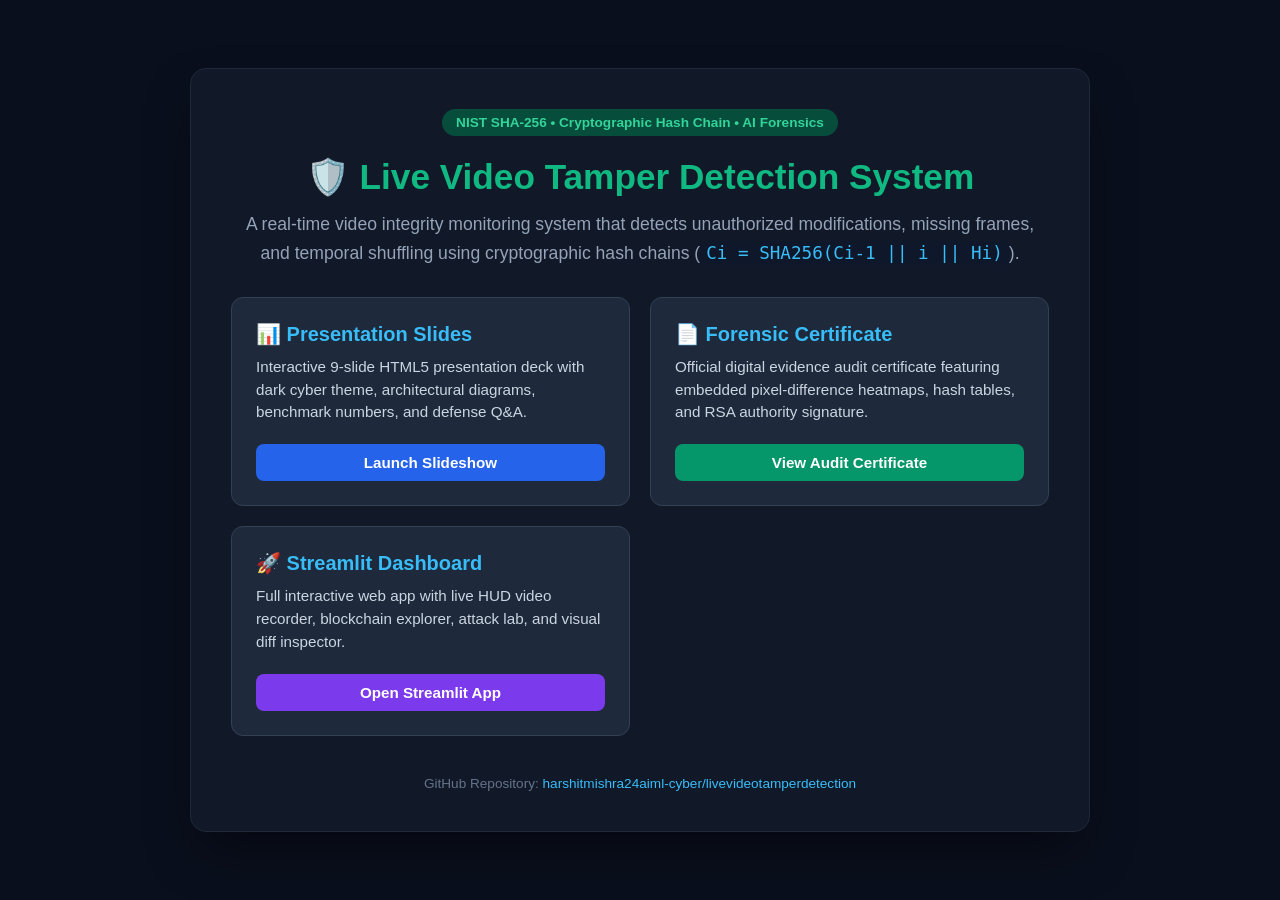
==== index.html @ a2b7787f "feat: Live Video Tamper Detection System using SHA-256 Hash Chain with Streamlit Dashboard, Live Sen" ====
<!DOCTYPE html>
<html lang="en">
<head>
    <meta charset="UTF-8">
    <meta name="viewport" content="width=device-width, initial-scale=1.0">
    <title>Live Video Tamper Detection System | Cryptographic Forensics</title>
    <style>
        * { margin: 0; padding: 0; box-sizing: border-box; }
        body {
            font-family: 'Segoe UI', Tahoma, Geneva, Verdana, sans-serif;
            background: #0a0f1d;
            color: #f8fafc;
            min-height: 100vh;
            display: flex;
            flex-direction: column;
            justify-content: center;
            align-items: center;
            padding: 20px;
        }
        .container {
            max-width: 900px;
            width: 100%;
            background: #111827;
            border: 1px solid #1f2937;
            border-radius: 16px;
            padding: 40px;
            box-shadow: 0 25px 50px -12px rgba(0, 0, 0, 0.5);
            text-align: center;
        }
        .badge {
            background: #064e3b;
            color: #34d399;
            padding: 6px 14px;
            border-radius: 20px;
            font-size: 0.85rem;
            font-weight: bold;
            display: inline-block;
            margin-bottom: 20px;
        }
        h1 {
            font-size: 2.2rem;
            color: #10b981;
            margin-bottom: 12px;
        }
        p.subtitle {
            font-size: 1.1rem;
            color: #94a3b8;
            margin-bottom: 30px;
            line-height: 1.6;
        }
        .grid {
            display: grid;
            grid-template-columns: repeat(auto-fit, minmax(260px, 1fr));
            gap: 20px;
            margin-top: 20px;
            text-align: left;
        }
        .card {
            background: #1e293b;
            border: 1px solid #334155;
            border-radius: 12px;
            padding: 24px;
            transition: transform 0.2s, border-color 0.2s;
            display: flex;
            flex-direction: column;
            justify-content: space-between;
        }
        .card:hover {
            transform: translateY(-4px);
            border-color: #10b981;
        }
        .card h3 {
            color: #38bdf8;
            font-size: 1.25rem;
            margin-bottom: 10px;
        }
        .card p {
            color: #cbd5e1;
            font-size: 0.95rem;
            line-height: 1.5;
            margin-bottom: 20px;
        }
        .btn {
            display: inline-block;
            text-align: center;
            background: #2563eb;
            color: #ffffff;
            text-decoration: none;
            padding: 10px 18px;
            border-radius: 8px;
            font-weight: 600;
            font-size: 0.95rem;
            transition: background 0.2s;
        }
        .btn:hover {
            background: #1d4ed8;
        }
        .btn-green {
            background: #059669;
        }
        .btn-green:hover {
            background: #047857;
        }
        .btn-purple {
            background: #7c3aed;
        }
        .btn-purple:hover {
            background: #6d28d9;
        }
        .footer {
            margin-top: 40px;
            color: #64748b;
            font-size: 0.85rem;
        }
        code {
            background: #0f172a;
            color: #38bdf8;
            padding: 2px 6px;
            border-radius: 4px;
            font-family: monospace;
        }
    </style>
</head>
<body>
    <div class="container">
        <span class="badge">NIST SHA-256 • Cryptographic Hash Chain • AI Forensics</span>
        <h1>🛡️ Live Video Tamper Detection System</h1>
        <p class="subtitle">
            A real-time video integrity monitoring system that detects unauthorized modifications, missing frames, and temporal shuffling using cryptographic hash chains (<code>Ci = SHA256(Ci-1 || i || Hi)</code>).
        </p>

        <div class="grid">
            <div class="card">
                <div>
                    <h3>📊 Presentation Slides</h3>
                    <p>Interactive 9-slide HTML5 presentation deck with dark cyber theme, architectural diagrams, benchmark numbers, and defense Q&A.</p>
                </div>
                <a href="presentation_slides.html" class="btn">Launch Slideshow</a>
            </div>

            <div class="card">
                <div>
                    <h3>📄 Forensic Certificate</h3>
                    <p>Official digital evidence audit certificate featuring embedded pixel-difference heatmaps, hash tables, and RSA authority signature.</p>
                </div>
                <a href="forensic_audit_certificate.html" class="btn btn-green">View Audit Certificate</a>
            </div>

            <div class="card">
                <div>
                    <h3>🚀 Streamlit Dashboard</h3>
                    <p>Full interactive web app with live HUD video recorder, blockchain explorer, attack lab, and visual diff inspector.</p>
                </div>
                <a href="https://livevideotamperdetection.streamlit.app" target="_blank" class="btn btn-purple">Open Streamlit App</a>
            </div>
        </div>

        <div class="footer">
            <p>GitHub Repository: <a href="https://github.com/harshitmishra24aiml-cyber/livevideotamperdetection" style="color: #38bdf8; text-decoration: none;">harshitmishra24aiml-cyber/livevideotamperdetection</a></p>
        </div>
    </div>
</body>
</html>
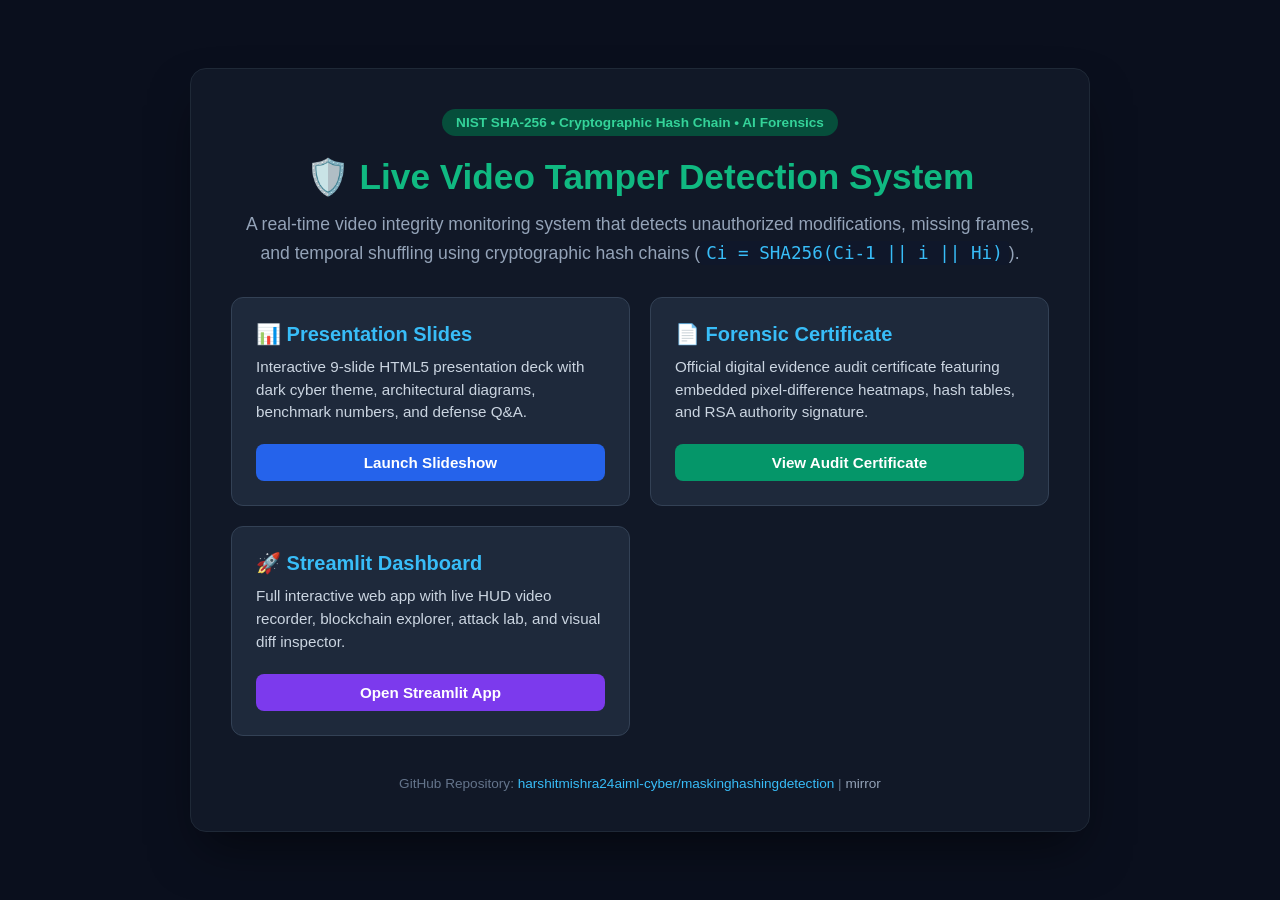
==== commit 05b463bb: "feat: Real-time Live Camera Masking and SHA-256 Hashing Detection Sentinel" ====
--- a/index.html
+++ b/index.html
@@ -156,7 +156,7 @@
         </div>
 
         <div class="footer">
-            <p>GitHub Repository: <a href="https://github.com/harshitmishra24aiml-cyber/livevideotamperdetection" style="color: #38bdf8; text-decoration: none;">harshitmishra24aiml-cyber/livevideotamperdetection</a></p>
+            <p>GitHub Repository: <a href="https://github.com/harshitmishra24aiml-cyber/maskinghashingdetection" style="color: #38bdf8; text-decoration: none;">harshitmishra24aiml-cyber/maskinghashingdetection</a> | <a href="https://github.com/harshitmishra24aiml-cyber/livevideotamperdetection" style="color: #94a3b8; text-decoration: none;">mirror</a></p>
         </div>
     </div>
 </body>
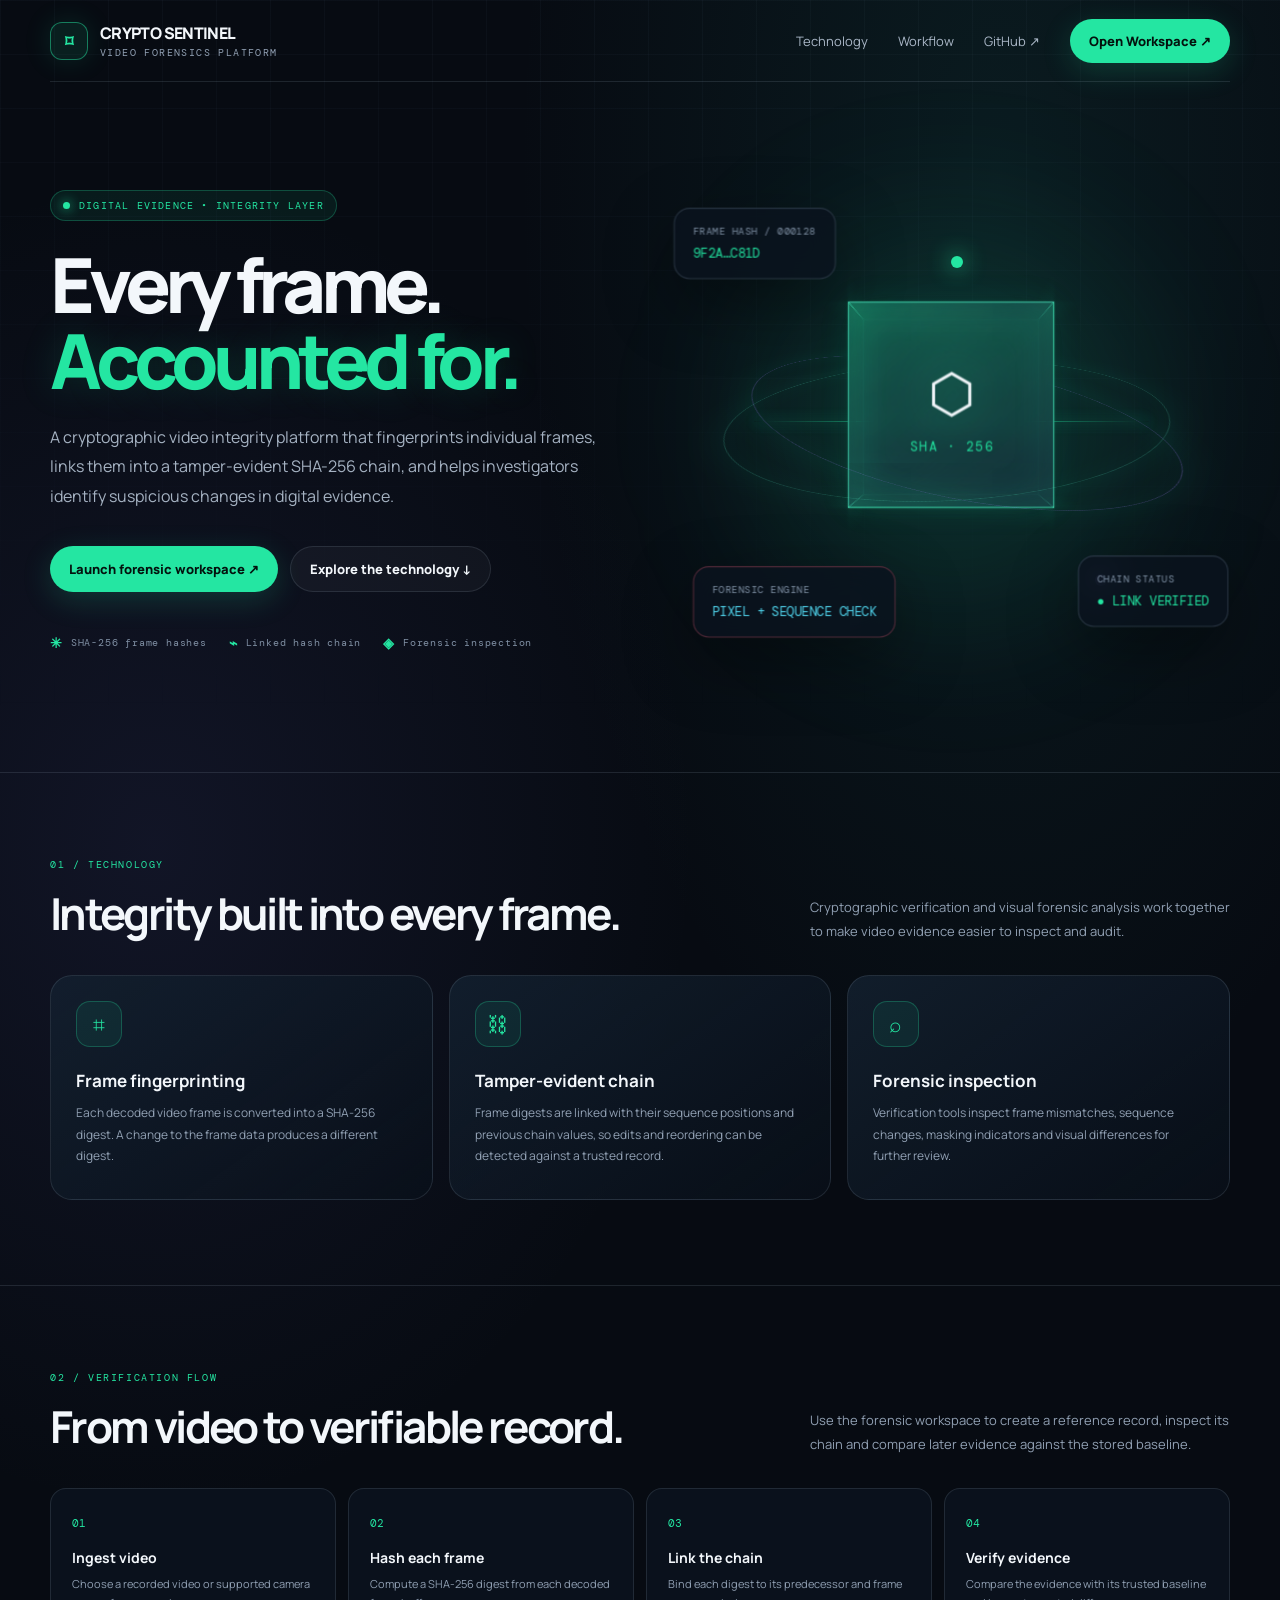
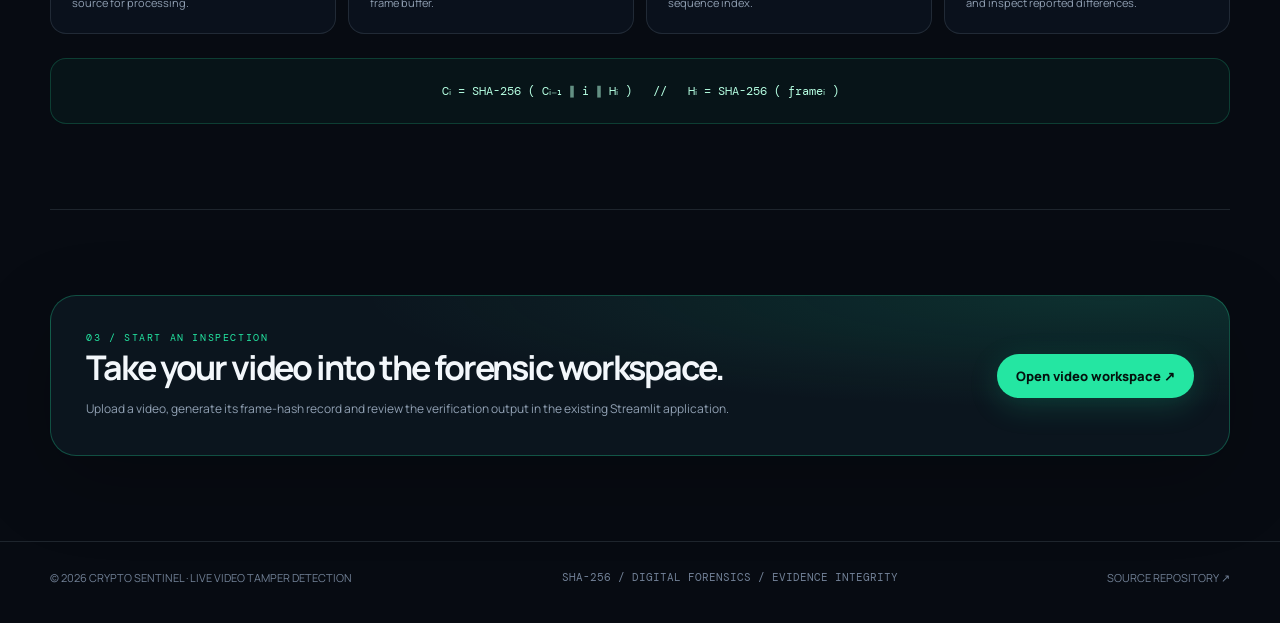
==== commit 9ec2eada: "Redesign project website with immersive 3D cyber forensics effects" ====
--- a/index.html
+++ b/index.html
@@ -1,163 +1,91 @@
 <!DOCTYPE html>
 <html lang="en">
 <head>
-    <meta charset="UTF-8">
-    <meta name="viewport" content="width=device-width, initial-scale=1.0">
-    <title>Live Video Tamper Detection System | Cryptographic Forensics</title>
-    <style>
-        * { margin: 0; padding: 0; box-sizing: border-box; }
-        body {
-            font-family: 'Segoe UI', Tahoma, Geneva, Verdana, sans-serif;
-            background: #0a0f1d;
-            color: #f8fafc;
-            min-height: 100vh;
-            display: flex;
-            flex-direction: column;
-            justify-content: center;
-            align-items: center;
-            padding: 20px;
-        }
-        .container {
-            max-width: 900px;
-            width: 100%;
-            background: #111827;
-            border: 1px solid #1f2937;
-            border-radius: 16px;
-            padding: 40px;
-            box-shadow: 0 25px 50px -12px rgba(0, 0, 0, 0.5);
-            text-align: center;
-        }
-        .badge {
-            background: #064e3b;
-            color: #34d399;
-            padding: 6px 14px;
-            border-radius: 20px;
-            font-size: 0.85rem;
-            font-weight: bold;
-            display: inline-block;
-            margin-bottom: 20px;
-        }
-        h1 {
-            font-size: 2.2rem;
-            color: #10b981;
-            margin-bottom: 12px;
-        }
-        p.subtitle {
-            font-size: 1.1rem;
-            color: #94a3b8;
-            margin-bottom: 30px;
-            line-height: 1.6;
-        }
-        .grid {
-            display: grid;
-            grid-template-columns: repeat(auto-fit, minmax(260px, 1fr));
-            gap: 20px;
-            margin-top: 20px;
-            text-align: left;
-        }
-        .card {
-            background: #1e293b;
-            border: 1px solid #334155;
-            border-radius: 12px;
-            padding: 24px;
-            transition: transform 0.2s, border-color 0.2s;
-            display: flex;
-            flex-direction: column;
-            justify-content: space-between;
-        }
-        .card:hover {
-            transform: translateY(-4px);
-            border-color: #10b981;
-        }
-        .card h3 {
-            color: #38bdf8;
-            font-size: 1.25rem;
-            margin-bottom: 10px;
-        }
-        .card p {
-            color: #cbd5e1;
-            font-size: 0.95rem;
-            line-height: 1.5;
-            margin-bottom: 20px;
-        }
-        .btn {
-            display: inline-block;
-            text-align: center;
-            background: #2563eb;
-            color: #ffffff;
-            text-decoration: none;
-            padding: 10px 18px;
-            border-radius: 8px;
-            font-weight: 600;
-            font-size: 0.95rem;
-            transition: background 0.2s;
-        }
-        .btn:hover {
-            background: #1d4ed8;
-        }
-        .btn-green {
-            background: #059669;
-        }
-        .btn-green:hover {
-            background: #047857;
-        }
-        .btn-purple {
-            background: #7c3aed;
-        }
-        .btn-purple:hover {
-            background: #6d28d9;
-        }
-        .footer {
-            margin-top: 40px;
-            color: #64748b;
-            font-size: 0.85rem;
-        }
-        code {
-            background: #0f172a;
-            color: #38bdf8;
-            padding: 2px 6px;
-            border-radius: 4px;
-            font-family: monospace;
-        }
-    </style>
+<meta charset="UTF-8"><meta name="viewport" content="width=device-width, initial-scale=1.0">
+<meta name="theme-color" content="#070b12"><meta name="description" content="Crypto Sentinel — SHA-256 video integrity, tamper-evident hash chains and digital video forensics.">
+<title>Crypto Sentinel — Video Integrity, Verified</title>
+<link rel="preconnect" href="https://fonts.googleapis.com"><link rel="preconnect" href="https://fonts.gstatic.com" crossorigin>
+<link href="https://fonts.googleapis.com/css2?family=DM+Mono:wght@400;500&family=Manrope:wght@400;500;600;700;800&display=swap" rel="stylesheet">
+<style>
+:root{--bg:#070b12;--line:rgba(148,163,184,.17);--text:#f3f7fb;--muted:#91a0b3;--green:#24e6a2;--cyan:#52d7ef;--violet:#9c8cff;--radius:22px}
+*{box-sizing:border-box;margin:0;padding:0}html{scroll-behavior:smooth}body{min-height:100vh;overflow-x:hidden;color:var(--text);background:radial-gradient(ellipse at 78% 8%,rgba(27,112,105,.16),transparent 34%),radial-gradient(ellipse at 12% 38%,rgba(78,77,155,.15),transparent 34%),var(--bg);font-family:Manrope,sans-serif}
+body:before{content:"";position:fixed;inset:0;pointer-events:none;z-index:-1;background-image:linear-gradient(rgba(130,160,190,.045) 1px,transparent 1px),linear-gradient(90deg,rgba(130,160,190,.045) 1px,transparent 1px);background-size:54px 54px;mask-image:linear-gradient(to bottom,#000,transparent 82%)}
+a{color:inherit;text-decoration:none}.shell{width:min(1180px,calc(100% - 48px));margin:auto}
+.nav{height:82px;display:flex;align-items:center;justify-content:space-between;border-bottom:1px solid var(--line)}
+.brand{display:flex;align-items:center;gap:12px;font-weight:800;letter-spacing:-.04em}.brand-mark{width:38px;height:38px;border:1px solid rgba(36,230,162,.48);border-radius:12px;display:grid;place-items:center;color:var(--green);background:rgba(36,230,162,.09);box-shadow:0 0 28px rgba(36,230,162,.13)}.brand small{display:block;color:var(--muted);font:10px 'DM Mono',monospace;letter-spacing:.14em;margin-top:2px}
+.nav-links{display:flex;align-items:center;gap:30px;color:#aab7c7;font-size:13px}.nav-links a:hover{color:var(--green)}
+.nav-cta,.button{display:inline-flex;align-items:center;justify-content:center;gap:10px;border-radius:999px;padding:13px 19px;font-size:13px;font-weight:800;transition:transform .25s,box-shadow .25s}
+.nav-cta,.button.primary{color:#04120e;background:var(--green);box-shadow:0 8px 30px rgba(36,230,162,.18)}.nav-cta:hover,.button:hover{transform:translateY(-3px);box-shadow:0 14px 38px rgba(36,230,162,.22)}.button.secondary{border:1px solid var(--line);color:var(--text);background:rgba(255,255,255,.035)}
+.hero{min-height:690px;display:grid;grid-template-columns:1.03fr .97fr;align-items:center;gap:30px;padding:76px 0 88px}
+.eyebrow{display:inline-flex;align-items:center;gap:9px;border:1px solid rgba(36,230,162,.25);color:var(--green);background:rgba(36,230,162,.07);border-radius:999px;padding:8px 12px;font:10px 'DM Mono',monospace;letter-spacing:.12em}
+.pulse{width:7px;height:7px;border-radius:50%;background:var(--green);box-shadow:0 0 12px var(--green);animation:pulse 1.8s infinite}
+h1{margin-top:26px;max-width:680px;font-size:clamp(46px,6vw,76px);line-height:.99;letter-spacing:-.075em;font-weight:800}h1 span{color:var(--green);text-shadow:0 0 38px rgba(36,230,162,.18)}
+.lead{max-width:560px;margin-top:25px;color:#a5b2c2;font-size:16px;line-height:1.85}.hero-actions{display:flex;flex-wrap:wrap;gap:12px;margin-top:34px}
+.trust-row{display:flex;flex-wrap:wrap;gap:22px;margin-top:42px;color:#8090a4;font:10px 'DM Mono',monospace;letter-spacing:.08em}.trust-row span{display:flex;align-items:center;gap:8px}.trust-row b{color:var(--green);font-size:14px}
+.visual-wrap{min-height:510px;display:grid;place-items:center;perspective:1200px;position:relative;isolation:isolate}.visual-wrap:before{content:"";position:absolute;width:390px;height:390px;border-radius:50%;background:rgba(24,214,157,.12);filter:blur(75px);z-index:-1}
+.scene{width:min(100%,520px);height:470px;position:relative;transform-style:preserve-3d;transition:transform .18s ease-out}
+.orbit{position:absolute;inset:55px 35px;border:1px solid rgba(77,226,190,.22);border-radius:50%;transform:rotateX(68deg) rotateZ(-18deg);box-shadow:0 0 50px rgba(36,230,162,.06),inset 0 0 40px rgba(36,230,162,.04)}.orbit.two{inset:85px 8px;transform:rotateX(68deg) rotateZ(42deg);border-color:rgba(156,140,255,.23)}
+.core-cube{position:absolute;width:190px;height:190px;top:125px;left:calc(50% - 95px);transform-style:preserve-3d;animation:float 7s ease-in-out infinite}
+.face{position:absolute;inset:0;display:grid;place-items:center;border:1px solid rgba(74,244,195,.7);background:linear-gradient(140deg,rgba(37,230,162,.19),rgba(22,40,55,.68));box-shadow:inset 0 0 40px rgba(36,230,162,.11),0 0 30px rgba(36,230,162,.09);backdrop-filter:blur(12px)}
+.face.front{transform:translateZ(95px)}.face.back{transform:rotateY(180deg) translateZ(95px)}.face.right{transform:rotateY(90deg) translateZ(95px)}.face.left{transform:rotateY(-90deg) translateZ(95px)}.face.top{transform:rotateX(90deg) translateZ(95px)}.face.bottom{transform:rotateX(-90deg) translateZ(95px)}
+.cube-inner{text-align:center;transform:translateZ(1px)}.cube-icon{font-size:50px;filter:drop-shadow(0 0 22px rgba(36,230,162,.6))}.cube-inner strong{display:block;color:var(--green);font:12px 'DM Mono',monospace;letter-spacing:.13em;margin-top:9px}
+.float-card{position:absolute;z-index:3;padding:15px 17px;border:1px solid rgba(145,169,190,.24);border-radius:15px;background:rgba(10,19,30,.82);box-shadow:0 22px 65px rgba(0,0,0,.4);backdrop-filter:blur(16px);transform:translateZ(75px)}
+.float-card small{display:block;color:#8495a9;font:9px 'DM Mono',monospace;letter-spacing:.12em}.float-card strong{display:block;margin-top:7px;font:12px 'DM Mono',monospace;color:var(--green)}
+.card-hash{top:35px;left:0;animation:drift 6s ease-in-out infinite}.card-chain{bottom:42px;right:0;animation:drift 7s ease-in-out infinite reverse}.card-alert{bottom:32px;left:18px;border-color:rgba(255,99,125,.3)}.card-alert strong{color:var(--cyan)}
+.scan-line{position:absolute;left:12%;right:12%;top:50%;height:1px;background:linear-gradient(90deg,transparent,var(--green),transparent);box-shadow:0 0 14px var(--green);animation:scan 4s ease-in-out infinite;opacity:.8}
+.node{position:absolute;width:12px;height:12px;border-radius:50%;background:var(--green);box-shadow:0 0 22px var(--green)}.n1{top:70px;left:50%}.n2{bottom:70px;right:20%;background:var(--violet);box-shadow:0 0 22px var(--violet)}
+.section{padding:85px 0;border-top:1px solid var(--line)}.section-head{display:flex;align-items:end;justify-content:space-between;gap:30px;margin-bottom:32px}
+.kicker{color:var(--green);font:10px 'DM Mono',monospace;letter-spacing:.16em}h2{margin-top:12px;font-size:clamp(30px,4vw,44px);letter-spacing:-.06em}.section-head p{max-width:420px;color:var(--muted);font-size:13px;line-height:1.8}
+.feature-grid{display:grid;grid-template-columns:repeat(3,1fr);gap:16px}.feature{min-height:225px;padding:25px;border:1px solid var(--line);border-radius:var(--radius);background:linear-gradient(145deg,rgba(19,32,47,.85),rgba(9,16,26,.7));transform-style:preserve-3d;transition:transform .25s,border-color .25s,background .25s}.feature:hover{border-color:rgba(36,230,162,.48);background:linear-gradient(145deg,rgba(20,48,53,.9),rgba(9,16,26,.8))}
+.feature-icon{width:46px;height:46px;display:grid;place-items:center;border-radius:14px;color:var(--green);border:1px solid rgba(36,230,162,.25);background:rgba(36,230,162,.08);font-size:21px;transform:translateZ(25px)}
+.feature h3{margin-top:22px;font-size:17px}.feature p{margin-top:10px;color:var(--muted);font-size:12px;line-height:1.8}
+.flow{display:grid;grid-template-columns:repeat(4,1fr);gap:12px;counter-reset:step}.flow-step{padding:21px;border:1px solid var(--line);border-radius:16px;background:rgba(12,21,33,.7)}.flow-step:before{counter-increment:step;content:"0" counter(step);color:var(--green);font:11px 'DM Mono',monospace}.flow-step h3{margin-top:16px;font-size:14px}.flow-step p{margin-top:8px;color:var(--muted);font-size:11px;line-height:1.7}
+.formula{margin-top:24px;padding:24px;border:1px solid rgba(36,230,162,.2);border-radius:16px;background:rgba(36,230,162,.045);overflow-x:auto;text-align:center;color:#b5ffe2;font:12px 'DM Mono',monospace}
+.cta{display:flex;align-items:center;justify-content:space-between;gap:28px;padding:35px;border:1px solid rgba(36,230,162,.28);border-radius:26px;background:radial-gradient(ellipse at 90% 0%,rgba(36,230,162,.13),transparent 50%),rgba(12,24,34,.85);box-shadow:0 25px 80px rgba(0,0,0,.22)}
+.cta h2{margin:0;font-size:clamp(24px,3vw,34px)}.cta p{margin-top:9px;color:var(--muted);font-size:12px;line-height:1.7}
+footer{padding:28px 0 38px;border-top:1px solid var(--line);color:#718096;font-size:11px}.footer-row{display:flex;justify-content:space-between;gap:18px;flex-wrap:wrap}.mono{font-family:'DM Mono',monospace}
+@keyframes float{0%,100%{transform:rotateX(-13deg) rotateY(24deg) translateY(0)}50%{transform:rotateX(8deg) rotateY(205deg) translateY(-16px)}}@keyframes drift{0%,100%{translate:0 0}50%{translate:0 -12px}}@keyframes pulse{50%{opacity:.4;box-shadow:0 0 2px var(--green)}}@keyframes scan{0%,100%{transform:translateY(-90px);opacity:0}40%,60%{opacity:.8}50%{transform:translateY(90px)}}
+@media(max-width:850px){.hero{grid-template-columns:1fr;padding-top:60px;gap:10px}.visual-wrap{min-height:450px}.section-head{align-items:start;flex-direction:column}.feature-grid{grid-template-columns:repeat(2,1fr)}.flow{grid-template-columns:repeat(2,1fr)}}
+@media(max-width:580px){.shell{width:min(100% - 30px,1180px)}.nav{height:70px}.nav-links{gap:13px}.nav-links a:not(.nav-cta){display:none}.nav-cta{padding:10px 13px;font-size:11px}h1{font-size:48px}.lead{font-size:14px}.hero{min-height:auto;padding:55px 0 45px}.visual-wrap{min-height:360px}.scene{height:350px;transform:scale(.78);transform-origin:center;width:520px;max-width:none}.feature-grid,.flow{grid-template-columns:1fr}.feature{min-height:190px}.cta{flex-direction:column;align-items:start;padding:25px}.trust-row{gap:13px;font-size:9px}}
+@media(prefers-reduced-motion:reduce){*,*:before,*:after{scroll-behavior:auto!important;animation-duration:.01ms!important;animation-iteration-count:1!important;transition-duration:.01ms!important}}
+</style>
 </head>
 <body>
-    <div class="container">
-        <span class="badge">NIST SHA-256 • Cryptographic Hash Chain • AI Forensics</span>
-        <h1>🛡️ Live Video Tamper Detection System</h1>
-        <p class="subtitle">
-            A real-time video integrity monitoring system that detects unauthorized modifications, missing frames, and temporal shuffling using cryptographic hash chains (<code>Ci = SHA256(Ci-1 || i || Hi)</code>).
-        </p>
-
-        <div class="grid">
-            <div class="card">
-                <div>
-                    <h3>📊 Presentation Slides</h3>
-                    <p>Interactive 9-slide HTML5 presentation deck with dark cyber theme, architectural diagrams, benchmark numbers, and defense Q&A.</p>
-                </div>
-                <a href="presentation_slides.html" class="btn">Launch Slideshow</a>
-            </div>
-
-            <div class="card">
-                <div>
-                    <h3>📄 Forensic Certificate</h3>
-                    <p>Official digital evidence audit certificate featuring embedded pixel-difference heatmaps, hash tables, and RSA authority signature.</p>
-                </div>
-                <a href="forensic_audit_certificate.html" class="btn btn-green">View Audit Certificate</a>
-            </div>
-
-            <div class="card">
-                <div>
-                    <h3>🚀 Streamlit Dashboard</h3>
-                    <p>Full interactive web app with live HUD video recorder, blockchain explorer, attack lab, and visual diff inspector.</p>
-                </div>
-                <a href="https://livevideotamperdetection.streamlit.app" target="_blank" class="btn btn-purple">Open Streamlit App</a>
-            </div>
-        </div>
-
-        <div class="footer">
-            <p>GitHub Repository: <a href="https://github.com/harshitmishra24aiml-cyber/maskinghashingdetection" style="color: #38bdf8; text-decoration: none;">harshitmishra24aiml-cyber/maskinghashingdetection</a> | <a href="https://github.com/harshitmishra24aiml-cyber/livevideotamperdetection" style="color: #94a3b8; text-decoration: none;">mirror</a></p>
-        </div>
-    </div>
-</body>
-</html>
+<header class="shell nav">
+<a class="brand" href="#" aria-label="Crypto Sentinel home"><span class="brand-mark">⌑</span><span>CRYPTO SENTINEL<small>VIDEO FORENSICS PLATFORM</small></span></a>
+<nav class="nav-links" aria-label="Main navigation"><a href="#technology">Technology</a><a href="#workflow">Workflow</a><a href="https://github.com/harshitmishra24aiml-cyber/livevideotamperdetection" target="_blank" rel="noreferrer">GitHub ↗</a><a class="nav-cta" href="https://livevideotamperdetection.streamlit.app" target="_blank" rel="noreferrer">Open Workspace ↗</a></nav>
+</header>
+<main>
+<section class="shell hero">
+<div class="hero-copy">
+<div class="eyebrow"><i class="pulse"></i> DIGITAL EVIDENCE • INTEGRITY LAYER</div>
+<h1>Every frame.<br><span>Accounted for.</span></h1>
+<p class="lead">A cryptographic video integrity platform that fingerprints individual frames, links them into a tamper-evident SHA-256 chain, and helps investigators identify suspicious changes in digital evidence.</p>
+<div class="hero-actions"><a class="button primary" href="https://livevideotamperdetection.streamlit.app" target="_blank" rel="noreferrer">Launch forensic workspace ↗</a><a class="button secondary" href="#technology">Explore the technology ↓</a></div>
+<div class="trust-row"><span><b>✳</b> SHA-256 frame hashes</span><span><b>⌁</b> Linked hash chain</span><span><b>◈</b> Forensic inspection</span></div>
+</div>
+<div class="visual-wrap" id="visualWrap" aria-label="Animated three dimensional cryptographic hash cube">
+<div class="scene" id="scene"><div class="orbit"></div><div class="orbit two"></div><div class="node n1"></div><div class="node n2"></div>
+<div class="core-cube"><div class="face front"><div class="cube-inner"><div class="cube-icon">⬡</div><strong>SHA · 256</strong></div></div><div class="face back"></div><div class="face right"></div><div class="face left"></div><div class="face top"></div><div class="face bottom"></div></div>
+<div class="scan-line"></div><div class="float-card card-hash"><small>FRAME HASH / 000128</small><strong>9F2A…C81D</strong></div><div class="float-card card-chain"><small>CHAIN STATUS</small><strong>● LINK VERIFIED</strong></div><div class="float-card card-alert"><small>FORENSIC ENGINE</small><strong>PIXEL + SEQUENCE CHECK</strong></div>
+</div></div>
+</section>
+<section class="section" id="technology"><div class="shell"><div class="section-head"><div><div class="kicker">01 / TECHNOLOGY</div><h2>Integrity built into every frame.</h2></div><p>Cryptographic verification and visual forensic analysis work together to make video evidence easier to inspect and audit.</p></div>
+<div class="feature-grid">
+<article class="feature tilt"><div class="feature-icon">⌗</div><h3>Frame fingerprinting</h3><p>Each decoded video frame is converted into a SHA-256 digest. A change to the frame data produces a different digest.</p></article>
+<article class="feature tilt"><div class="feature-icon">⛓</div><h3>Tamper-evident chain</h3><p>Frame digests are linked with their sequence positions and previous chain values, so edits and reordering can be detected against a trusted record.</p></article>
+<article class="feature tilt"><div class="feature-icon">⌕</div><h3>Forensic inspection</h3><p>Verification tools inspect frame mismatches, sequence changes, masking indicators and visual differences for further review.</p></article>
+</div></div></section>
+<section class="section" id="workflow"><div class="shell"><div class="section-head"><div><div class="kicker">02 / VERIFICATION FLOW</div><h2>From video to verifiable record.</h2></div><p>Use the forensic workspace to create a reference record, inspect its chain and compare later evidence against the stored baseline.</p></div>
+<div class="flow"><article class="flow-step"><h3>Ingest video</h3><p>Choose a recorded video or supported camera source for processing.</p></article><article class="flow-step"><h3>Hash each frame</h3><p>Compute a SHA-256 digest from each decoded frame buffer.</p></article><article class="flow-step"><h3>Link the chain</h3><p>Bind each digest to its predecessor and frame sequence index.</p></article><article class="flow-step"><h3>Verify evidence</h3><p>Compare the evidence with its trusted baseline and inspect reported differences.</p></article></div>
+<div class="formula">Cᵢ = SHA-256 ( Cᵢ₋₁ ∥ i ∥ Hᵢ ) &nbsp; // &nbsp; Hᵢ = SHA-256 ( frameᵢ )</div>
+</div></section>
+<section class="shell section"><div class="cta"><div><div class="kicker">03 / START AN INSPECTION</div><h2>Take your video into the forensic workspace.</h2><p>Upload a video, generate its frame-hash record and review the verification output in the existing Streamlit application.</p></div><a class="button primary" href="https://livevideotamperdetection.streamlit.app" target="_blank" rel="noreferrer">Open video workspace ↗</a></div></section>
+</main>
+<footer><div class="shell footer-row"><span>© 2026 CRYPTO SENTINEL · LIVE VIDEO TAMPER DETECTION</span><span class="mono">SHA-256 / DIGITAL FORENSICS / EVIDENCE INTEGRITY</span><a href="https://github.com/harshitmishra24aiml-cyber/livevideotamperdetection" target="_blank" rel="noreferrer">SOURCE REPOSITORY ↗</a></div></footer>
+<script>
+const scene=document.getElementById('scene'),wrap=document.getElementById('visualWrap'),reduceMotion=window.matchMedia('(prefers-reduced-motion: reduce)').matches;
+if(scene&&wrap&&!reduceMotion){wrap.addEventListener('pointermove',event=>{const rect=wrap.getBoundingClientRect(),x=(event.clientX-rect.left)/rect.width-.5,y=(event.clientY-rect.top)/rect.height-.5;scene.style.transform='rotateY('+(x*12)+'deg) rotateX('+(-y*10)+'deg)'});wrap.addEventListener('pointerleave',()=>{scene.style.transform=''})}
+if(!reduceMotion){document.querySelectorAll('.tilt').forEach(card=>{card.addEventListener('pointermove',event=>{const rect=card.getBoundingClientRect(),x=(event.clientX-rect.left)/rect.width-.5,y=(event.clientY-rect.top)/rect.height-.5;card.style.transform='perspective(700px) rotateX('+(-y*5)+'deg) rotateY('+(x*5)+'deg) translateY(-3px)'});card.addEventListener('pointerleave',()=>{card.style.transform=''})})}
+</script>
+</body></html>
